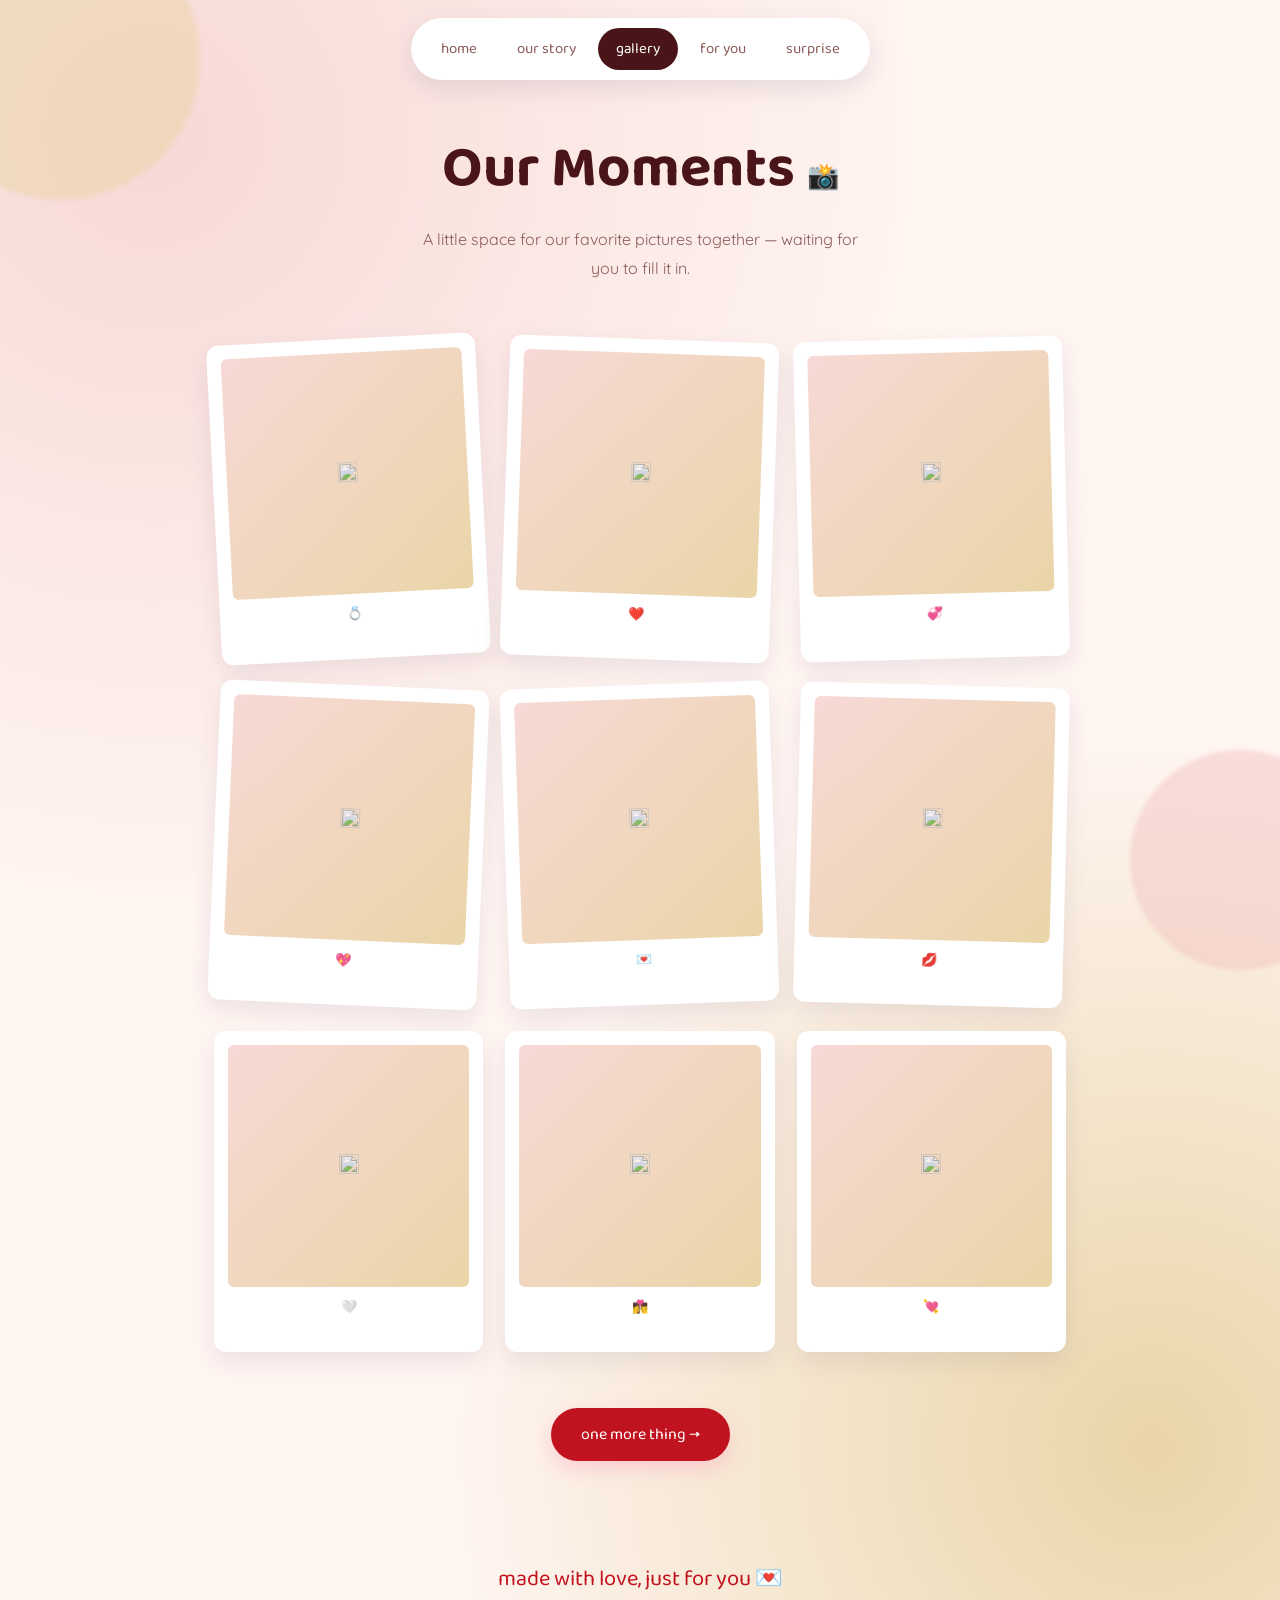
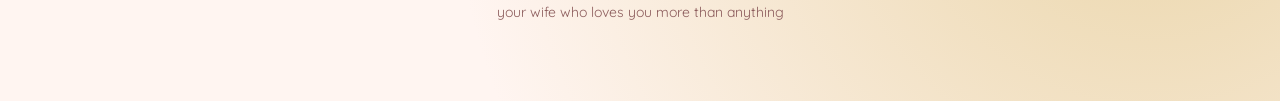
==== gallery.html @ 5949d9b3 "Add files via upload" ====
<!DOCTYPE html>
<html lang="en">
<head>
<meta charset="UTF-8">
<meta name="viewport" content="width=device-width, initial-scale=1.0">
<title>Gallery</title>
<link rel="stylesheet" href="style.css">
<style>
  .gallery{
    display:grid;
    grid-template-columns: repeat(3, 1fr);
    gap: 26px 22px;
  }
  .polaroid{
    --tilt: 0deg;
    background: var(--white);
    border-radius: 12px;
    padding: 14px 14px 34px;
    box-shadow: 0 10px 24px rgba(75,58,107,0.1);
    position:relative;
    opacity: 0;
    transform: translateY(30px) rotate(var(--tilt));
    transition: opacity 0.7s ease, transform 0.7s ease;
  }
  .polaroid.visible{
    opacity: 1;
    transform: translateY(0) rotate(var(--tilt));
  }
  .polaroid:nth-child(1){ --tilt: -3deg; transition-delay: 0s; }
  .polaroid:nth-child(2){ --tilt: 2deg; transition-delay: 0.08s; }
  .polaroid:nth-child(3){ --tilt: -1.5deg; transition-delay: 0.16s; }
  .polaroid:nth-child(4){ --tilt: 2.5deg; transition-delay: 0.24s; }
  .polaroid:nth-child(5){ --tilt: -2deg; transition-delay: 0.32s; }
  .polaroid:nth-child(6){ --tilt: 1.5deg; transition-delay: 0.4s; }

  .photo-slot{
    aspect-ratio: 1/1;
    border-radius: 6px;
    overflow:hidden;
    background: linear-gradient(135deg, var(--blush), var(--gold-soft));
    display:flex;
    align-items:center;
    justify-content:center;
  }
  .photo-slot img{ width:100%; height:100%; object-fit:cover; display:block; }
  .photo-slot span{ font-size: 13px; color: var(--plum-soft); opacity:0.7; }
  .caption{
    text-align:center;
    font-family:'Baloo 2', sans-serif;
    font-size: 13px;
    color: var(--plum-soft);
    margin-top: 10px;
  }

  .next-link{ text-align:center; margin-top: 56px; }

  @media (max-width: 640px){
    .gallery{ grid-template-columns: repeat(2, 1fr); }
  }
</style>
</head>
<body>

<div class="blob" style="width:280px;height:280px;top:-80px;left:-80px;background:var(--gold-soft);"></div>
<div class="blob" style="width:220px;height:220px;bottom:-70px;right:-70px;background:var(--blush-deep);opacity:0.4;"></div>

<div class="nav-wrap">
  <nav>
    <a href="index.html">home</a>
    <a href="story.html">our story</a>
    <a href="gallery.html" class="active">gallery</a>
    <a href="love.html">for you</a>
    <a href="surprise.html">surprise</a>
  </nav>
</div>

<main>
  <h1 class="page-title reveal">Our Moments <span class="sticker">📸</span></h1>
  <p class="page-lede reveal">A little space for our favorite pictures together — waiting for you to fill it in.</p>

  <div class="gallery">
    <div class="polaroid"><div class="photo-slot"><span><img src="assets/5.jpeg"></span></div><div class="caption">💍</div></div>
    <div class="polaroid"><div class="photo-slot"><span><img src="assets/7.jpeg"></span></div><div class="caption">❤️</div></div>
    <div class="polaroid"><div class="photo-slot"><span><img src="assets/4.jpeg"></span></div><div class="caption">💞</div></div>
    <div class="polaroid"><div class="photo-slot"><span><img src="assets/8.jpeg"></span></div><div class="caption">💖</div></div>
    <div class="polaroid"><div class="photo-slot"><span><img src="assets/6.jpeg"></span></div><div class="caption">💌</div></div>
    <div class="polaroid"><div class="photo-slot"><span><img src="assets/3.jpeg"></span></div><div class="caption">💋</div></div>
    <div class="polaroid"><div class="photo-slot"><span><img src="assets/1.jpeg"></span></div><div class="caption">🤍</div></div>
    <div class="polaroid"><div class="photo-slot"><span><img src="assets/2.jpeg"></span></div><div class="caption">👩‍❤️‍💋‍👨</div></div>
    <div class="polaroid"><div class="photo-slot"><span><img src="assets/9.jpeg"></span></div><div class="caption">💘</div></div>
  </div>

  <div class="next-link reveal">
    <a href="love.html"><button class="pill-btn">one more thing →</button></a>
  </div>
</main>

<footer class="reveal">
  <div class="foot-display">made with love, just for you 💌</div>
  <div>your wife who loves you more than anything</div>
</footer>

<script>
  const revealEls = document.querySelectorAll('.reveal, .reveal-stagger, .polaroid');
  const io = new IntersectionObserver((entries)=>{
    entries.forEach(entry=>{
      if(entry.isIntersecting){
        entry.target.classList.add('visible');
        io.unobserve(entry.target);
      }
    });
  }, { threshold: 0.15 });
  revealEls.forEach(el => io.observe(el));
</script>

</body>
</html>
---- style.css ----
@import url('https://fonts.googleapis.com/css2?family=Baloo+2:wght@500;600;700;800&family=Quicksand:wght@400;500;600;700&display=swap');

:root{
  --cream: #FFF5F1;
  --blush: #F7D9D6;
  --blush-deep: #F0B8B8;
  --red: #C1121F;
  --red-deep: #7A0C13;
  --gold: #D4A24C;
  --gold-soft: #EAD5A8;
  --plum: #4A1518;
  --plum-soft: #8C5C5C;
  --white: #FFFFFF;

  /* legacy aliases so existing markup keeps working */
  --lavender: var(--blush);
  --lavender-deep: var(--blush-deep);
  --pink: var(--blush);
  --pink-deep: var(--red);
  --mint: var(--gold-soft);
  --yellow: var(--gold);
}

*{ margin:0; padding:0; box-sizing:border-box; }

html{ scroll-behavior:smooth; }

body{
  background:
    radial-gradient(circle at 12% 8%, var(--blush) 0%, transparent 40%),
    radial-gradient(circle at 90% 85%, var(--gold-soft) 0%, transparent 38%),
    var(--cream);
  color: var(--plum);
  font-family:'Quicksand', sans-serif;
  overflow-x:hidden;
  position:relative;
}

h1,h2,h3,.display{
  font-family:'Baloo 2', sans-serif;
}

a{ color:inherit; text-decoration:none; }

/* ---------- background blobs ---------- */
.blob{
  position:fixed;
  border-radius:50%;
  filter: blur(2px);
  z-index:-1;
  opacity:0.55;
}

/* ---------- nav ---------- */
.nav-wrap{
  position:sticky;
  top: 18px;
  display:flex;
  justify-content:center;
  z-index: 200;
  padding: 0 16px;
}
nav{
  background: var(--white);
  border-radius: 999px;
  padding: 10px 12px;
  display:flex;
  gap: 4px;
  box-shadow: 0 8px 24px rgba(75,58,107,0.12);
  flex-wrap:wrap;
  justify-content:center;
}
nav a{
  font-family:'Baloo 2', sans-serif;
  font-size: 15px;
  padding: 9px 18px;
  border-radius: 999px;
  color: var(--plum-soft);
  transition: background 0.2s ease, color 0.2s ease;
  white-space:nowrap;
}
nav a:hover{
  background: var(--pink);
  color: var(--plum);
}
nav a.active{
  background: var(--plum);
  color: var(--white);
}

main{
  max-width: 900px;
  margin: 0 auto;
  padding: 60px 24px 40px;
}

.page-title{
  text-align:center;
  font-size: clamp(38px, 7vw, 58px);
  color: var(--plum);
  margin-bottom: 10px;
}
.page-lede{
  text-align:center;
  max-width: 460px;
  margin: 0 auto 56px;
  color: var(--plum-soft);
  font-size: 16px;
  line-height:1.8;
}

.sticker{
  display:inline-block;
  font-size: 26px;
}

.pill-btn{
  font-family:'Baloo 2', sans-serif;
  font-size: 16px;
  background: var(--pink-deep);
  color: var(--white);
  border: none;
  padding: 14px 30px;
  border-radius: 999px;
  cursor:pointer;
  box-shadow: 0 8px 20px rgba(255,143,180,0.35);
  transition: transform 0.2s ease;
}
.pill-btn:hover{ transform: translateY(-2px) scale(1.02); }
.pill-btn:focus-visible{ outline: 3px solid var(--plum); outline-offset:3px; }

footer{
  text-align:center;
  padding: 60px 24px 80px;
  color: var(--plum-soft);
  font-size: 14px;
}
footer .foot-display{
  font-family:'Baloo 2', sans-serif;
  font-size: 22px;
  color: var(--red);
  margin-bottom: 6px;
}

/* ---------- scroll fade-in animation ---------- */
.reveal{
  opacity: 0;
  transform: translateY(32px);
  transition: opacity 0.8s ease, transform 0.8s ease;
}
.reveal.visible{
  opacity: 1;
  transform: translateY(0);
}
.reveal-stagger.visible > *{
  animation: staggerIn 0.6s ease forwards;
}
.reveal-stagger.visible > *:nth-child(1){ animation-delay: 0s; }
.reveal-stagger.visible > *:nth-child(2){ animation-delay: 0.12s; }
.reveal-stagger.visible > *:nth-child(3){ animation-delay: 0.24s; }
.reveal-stagger.visible > *:nth-child(4){ animation-delay: 0.36s; }
.reveal-stagger.visible > *:nth-child(5){ animation-delay: 0.48s; }
.reveal-stagger.visible > *:nth-child(6){ animation-delay: 0.6s; }
.reveal-stagger > *{ opacity: 0; }
@keyframes staggerIn{
  from{ opacity:0; transform: translateY(24px); }
  to{ opacity:1; transform: translateY(0); }
}

@media (prefers-reduced-motion: reduce){
  *{ animation: none !important; transition: none !important; }
}

@media (max-width: 600px){
  main{ padding-top: 40px; }
  nav{ gap:2px; padding: 8px 8px; }
  nav a{ padding: 8px 12px; font-size: 14px; }
}
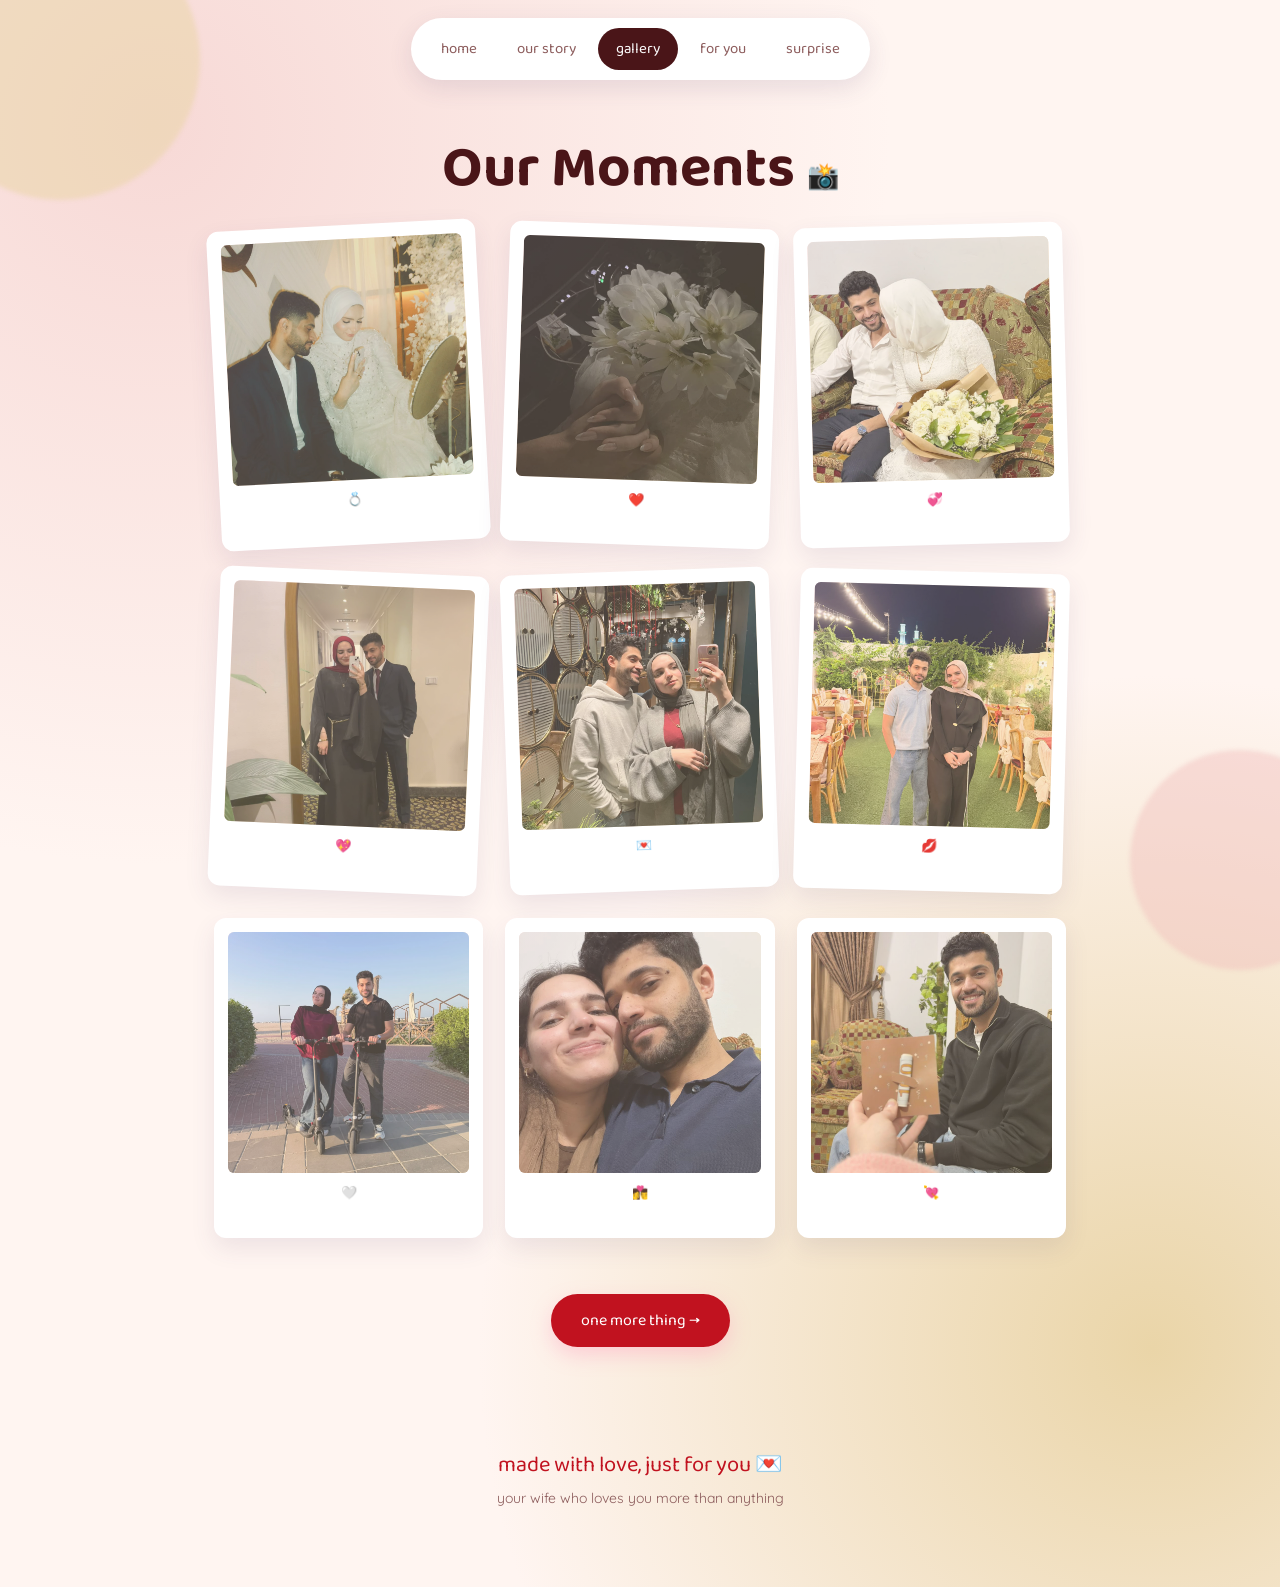
==== commit 3c61bd45: "Update gallery.html" ====
--- a/gallery.html
+++ b/gallery.html
@@ -76,8 +76,6 @@
 
 <main>
   <h1 class="page-title reveal">Our Moments <span class="sticker">📸</span></h1>
-  <p class="page-lede reveal">A little space for our favorite pictures together — waiting for you to fill it in.</p>
-
   <div class="gallery">
     <div class="polaroid"><div class="photo-slot"><span><img src="assets/5.jpeg"></span></div><div class="caption">💍</div></div>
     <div class="polaroid"><div class="photo-slot"><span><img src="assets/7.jpeg"></span></div><div class="caption">❤️</div></div>
@@ -114,4 +112,4 @@
 </script>
 
 </body>
-</html>+</html>
